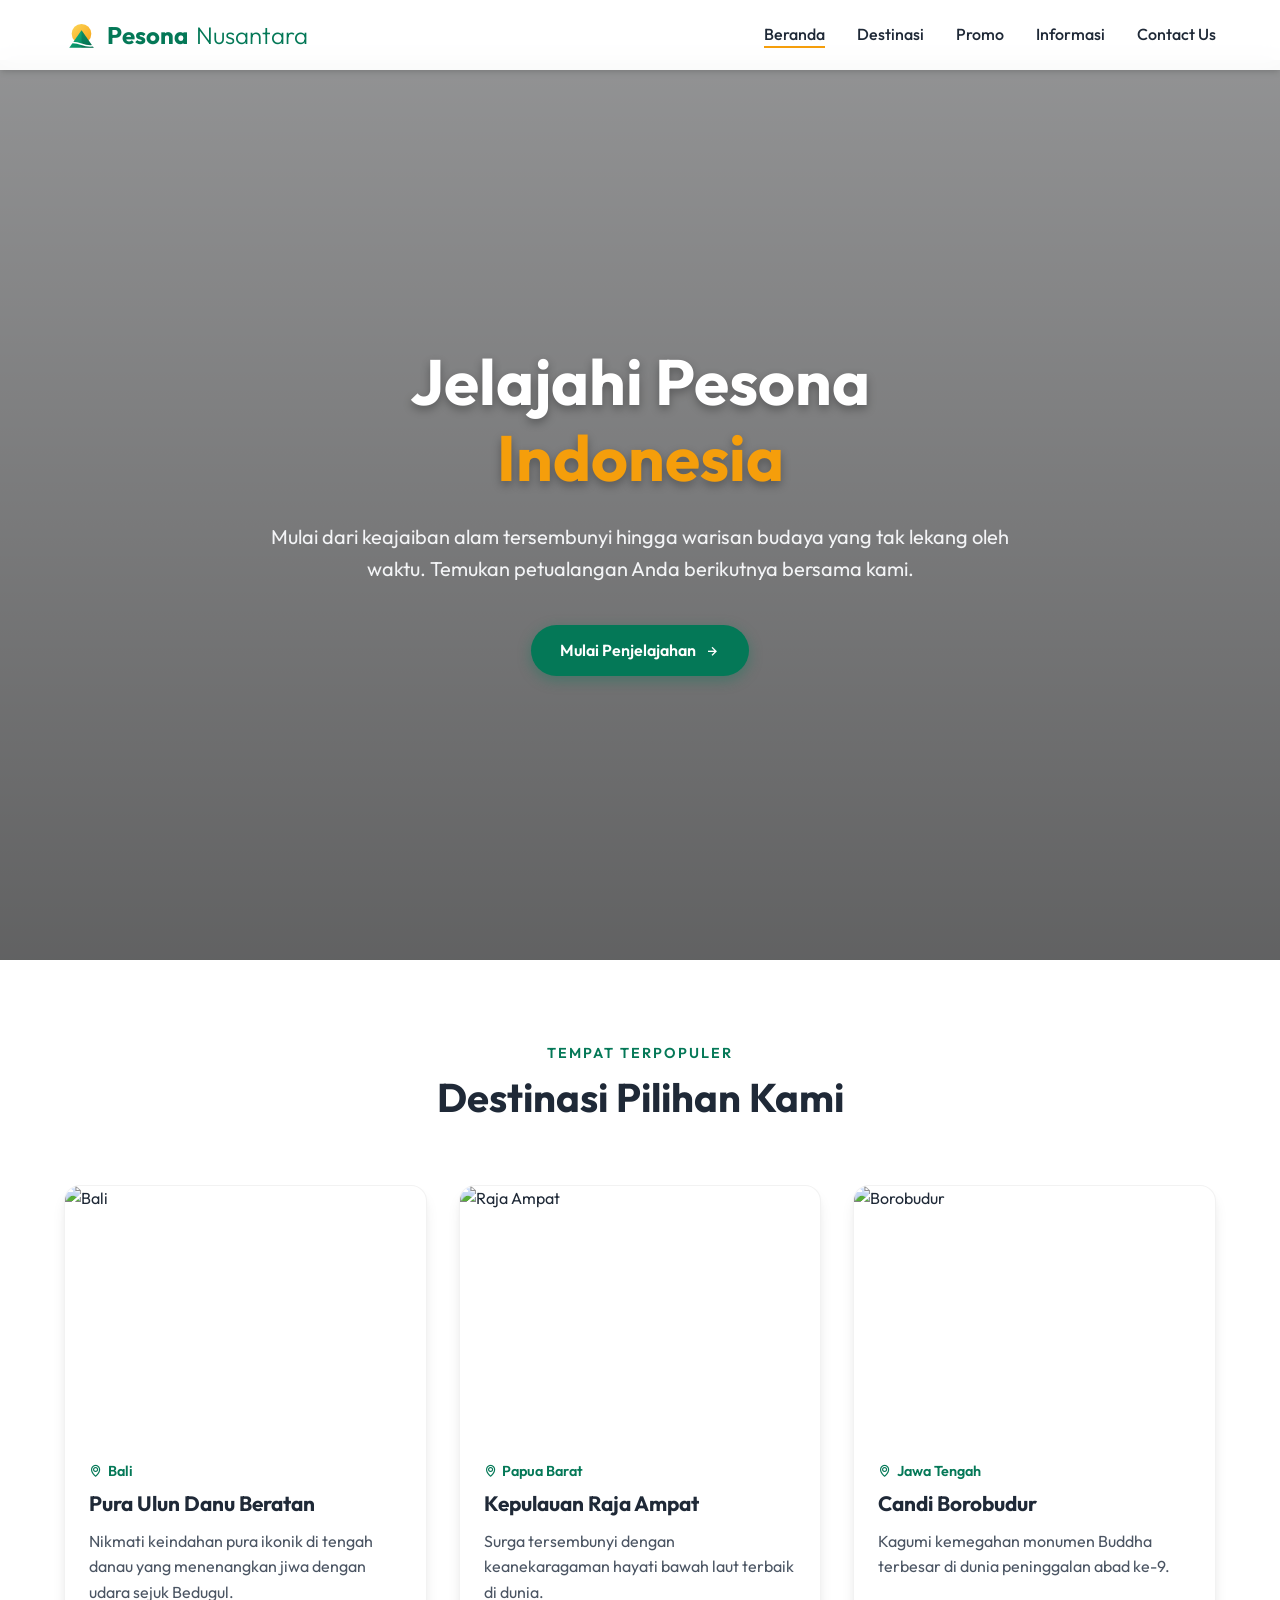
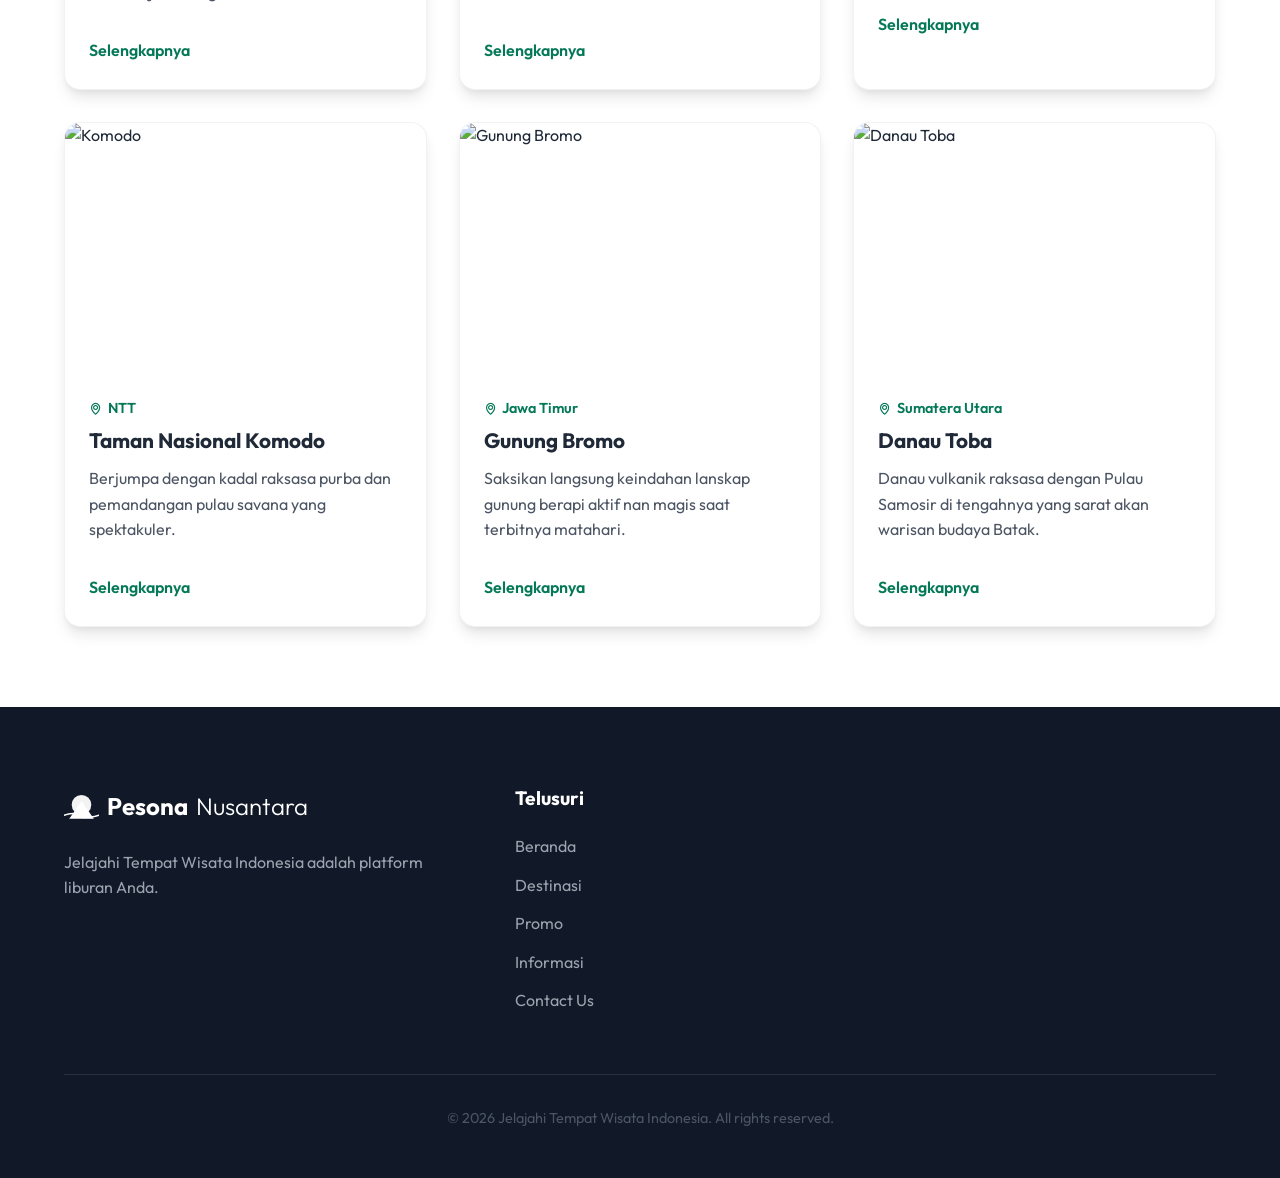
==== Website Travel/index.html @ 9e6cf043 "Initial Commit: Struktur Dasar Project Travel" ====
<!DOCTYPE html>
<html lang="id">

<head>
    <meta charset="UTF-8">
    <meta name="viewport" content="width=device-width, initial-scale=1.0">
    <title>Beranda - Jelajahi Tempat Wisata Indonesia</title>
    <!-- Favicon -->
    <link rel="icon" href="favicon.svg" type="image/svg+xml">
    <link href="https://fonts.googleapis.com/css2?family=Outfit:wght@300;400;600;700&display=swap" rel="stylesheet">
    <link href='https://unpkg.com/boxicons@2.1.4/css/boxicons.min.css' rel='stylesheet'>
    <link rel="stylesheet" href="style.css">
    <meta name="description" content="Jelajahi keindahan tempat wisata Indonesia.">
</head>

<body>

    <!-- Header Navigation -->
    <header id="header">
        <div class="nav-container">
            <a href="index.html" class="logo">
                <img src="logo.svg" alt="Logo Pesona Nusantara" class="logo-img"> Pesona<span>Nusantara</span>
            </a>

            <input type="checkbox" id="nav-toggle" class="nav-toggle">

            <nav class="navbar">
                <ul class="nav-menu">
                    <li><a href="index.html" class="nav-link active">Beranda</a></li>
                    <li><a href="destinasi.html" class="nav-link">Destinasi</a></li>
                    <li><a href="promo.html" class="nav-link">Promo</a></li>
                    <li><a href="informasi.html" class="nav-link">Informasi</a></li>
                    <li><a href="contact.html" class="nav-link">Contact Us</a></li>
                </ul>
            </nav>

            <label for="nav-toggle" class="hamburger">
                <span class="bar"></span>
                <span class="bar"></span>
                <span class="bar"></span>
            </label>
        </div>
    </header>

    <!-- Hero Section -->
    <section class="hero">
        <div class="hero-overlay"></div>
        <img src="https://images.unsplash.com/photo-1555400038-63f5ba517a47?q=80&w=2000&auto=format&fit=crop"
            class="hero-bg" alt="Pemandangan indah Indonesia">

        <div class="hero-content">
            <h1 class="hero-title">Jelajahi Pesona <br><span class="text-highlight">Indonesia</span></h1>
            <p class="hero-subtitle">Mulai dari keajaiban alam tersembunyi hingga warisan budaya yang tak lekang oleh
                waktu. Temukan petualangan Anda berikutnya bersama kami.</p>
            <div class="hero-buttons">
                <a href="destinasi.html" class="btn btn-primary">Mulai Penjelajahan <i
                        class='bx bx-right-arrow-alt'></i></a>
            </div>
        </div>
    </section>

    <!-- Main Content -->
    <main>
        <section class="section destinations">
            <div class="section-header">
                <span class="section-subtitle">Tempat Terpopuler</span>
                <h2 class="section-title">Destinasi Pilihan Kami</h2>
            </div>
            <div class="grid-container cards-container">
                <!-- Card 1 -->
                <div class="card dest-card">
                    <div class="card-img-wrapper">
                        <img src="https://images.unsplash.com/photo-1537996194471-e657df975ab4?q=80&w=800&auto=format&fit=crop"
                            alt="Bali">
                        <div class="card-badge"><i class='bx bxs-star'></i> 4.9</div>
                    </div>
                    <div class="card-content">
                        <div class="card-location"><i class='bx bx-map'></i> Bali</div>
                        <h3>Pura Ulun Danu Beratan</h3>
                        <p>Nikmati keindahan pura ikonik di tengah danau yang menenangkan jiwa dengan udara sejuk
                            Bedugul.</p>
                        <a href="destinasi.html" class="card-link">Selengkapnya</a>
                    </div>
                </div>

                <!-- Card 2 -->
                <div class="card dest-card">
                    <div class="card-img-wrapper">
                        <img src="https://images.unsplash.com/photo-1518548419970-58e3b4079ab2?q=80&w=800&auto=format&fit=crop"
                            alt="Raja Ampat">
                        <div class="card-badge"><i class='bx bxs-star'></i> 5.0</div>
                    </div>
                    <div class="card-content">
                        <div class="card-location"><i class='bx bx-map'></i> Papua Barat</div>
                        <h3>Kepulauan Raja Ampat</h3>
                        <p>Surga tersembunyi dengan keanekaragaman hayati bawah laut terbaik di dunia.</p>
                        <a href="destinasi.html" class="card-link">Selengkapnya</a>
                    </div>
                </div>

                <!-- Card 3 -->
                <div class="card dest-card">
                    <div class="card-img-wrapper">
                        <img src="https://upload.wikimedia.org/wikipedia/commons/8/8c/Borobudur-Nothwest-view.jpg"
                            alt="Borobudur">
                        <div class="card-badge"><i class='bx bxs-star'></i> 4.8</div>
                    </div>
                    <div class="card-content">
                        <div class="card-location"><i class='bx bx-map'></i> Jawa Tengah</div>
                        <h3>Candi Borobudur</h3>
                        <p>Kagumi kemegahan monumen Buddha terbesar di dunia peninggalan abad ke-9.</p>
                        <a href="destinasi.html" class="card-link">Selengkapnya</a>
                    </div>
                </div>

                <!-- Card 4 -->
                <div class="card dest-card">
                    <div class="card-img-wrapper">
                        <img src="https://media.istockphoto.com/id/1478694706/id/foto/komodo-np.jpg?s=612x612&w=0&k=20&c=Vq2FZXUsH7lRKL2_0u6BBk_GR4ZY9wAEM-_6UWhIQo0="
                            alt="Komodo">
                        <div class="card-badge"><i class='bx bxs-star'></i> 4.9</div>
                    </div>
                    <div class="card-content">
                        <div class="card-location"><i class='bx bx-map'></i> NTT</div>
                        <h3>Taman Nasional Komodo</h3>
                        <p>Berjumpa dengan kadal raksasa purba dan pemandangan pulau savana yang spektakuler.</p>
                        <a href="destinasi.html" class="card-link">Selengkapnya</a>
                    </div>
                </div>

                <!-- Card 5 -->
                <div class="card dest-card">
                    <div class="card-img-wrapper">
                        <img src="https://images.unsplash.com/photo-1588668214407-6ea9a6d8c272?q=80&w=800&auto=format&fit=crop"
                            alt="Gunung Bromo">
                        <div class="card-badge"><i class='bx bxs-star'></i> 4.7</div>
                    </div>
                    <div class="card-content">
                        <div class="card-location"><i class='bx bx-map'></i> Jawa Timur</div>
                        <h3>Gunung Bromo</h3>
                        <p>Saksikan langsung keindahan lanskap gunung berapi aktif nan magis saat terbitnya matahari.
                        </p>
                        <a href="destinasi.html" class="card-link">Selengkapnya</a>
                    </div>
                </div>

                <!-- Card 6 -->
                <div class="card dest-card">
                    <div class="card-img-wrapper">
                        <img src="https://media.istockphoto.com/id/2171296504/id/foto/danau-toba-airal-indonesia.jpg?s=612x612&w=0&k=20&c=ujb9F0PCUfxAzKKRlArLfkp4fRu6FoQXiasd-vzVBQQ="
                            alt="Danau Toba">
                        <div class="card-badge"><i class='bx bxs-star'></i> 4.8</div>
                    </div>
                    <div class="card-content">
                        <div class="card-location"><i class='bx bx-map'></i> Sumatera Utara</div>
                        <h3>Danau Toba</h3>
                        <p>Danau vulkanik raksasa dengan Pulau Samosir di tengahnya yang sarat akan warisan budaya
                            Batak.</p>
                        <a href="destinasi.html" class="card-link">Selengkapnya</a>
                    </div>
                </div>
            </div>
        </section>
    </main>

    <!-- Footer -->
    <footer id="footer" class="footer">
        <div class="footer-container">
            <div class="footer-col about-col">
                <a href="index.html" class="logo">
                    <img src="logo.svg" alt="Logo" class="logo-img" style="filter: brightness(0) invert(1);">
                    Pesona<span>Nusantara</span>
                </a>
                <p>Jelajahi Tempat Wisata Indonesia adalah platform liburan Anda.</p>
            </div>
            <div class="footer-col">
                <h3>Telusuri</h3>
                <ul>
                    <li><a href="index.html">Beranda</a></li>
                    <li><a href="destinasi.html">Destinasi</a></li>
                    <li><a href="promo.html">Promo</a></li>
                    <li><a href="informasi.html">Informasi</a></li>
                    <li><a href="contact.html">Contact Us</a></li>
                </ul>
            </div>
        </div>
        <div class="footer-bottom">
            <p>&copy; 2026 Jelajahi Tempat Wisata Indonesia. All rights reserved.</p>
        </div>
    </footer>
</body>

</html>
---- Website Travel/style.css ----
/* ===========================
   Variables & Theme Setup
   =========================== */
:root {
    /* Colors */
    --clr-primary: #047857;
    /* Emerald Green - Nature/Jungle */
    --clr-primary-light: #10b981;
    --clr-primary-dark: #064e3b;
    --clr-accent: #f59e0b;
    /* Warm golden accent - Sun/Sand */

    --clr-text: #1f2937;
    --clr-text-light: #4b5563;
    --clr-light: #f3f4f6;
    --clr-white: #ffffff;
    --clr-black: #000000;

    /* Typography */
    --font-main: 'Outfit', sans-serif;

    /* Border Radius & Shadows */
    --br-sm: 8px;
    --br-md: 16px;
    --br-lg: 24px;
    --shadow-sm: 0 4px 6px -1px rgba(0, 0, 0, 0.1), 0 2px 4px -1px rgba(0, 0, 0, 0.06);
    --shadow-md: 0 10px 15px -3px rgba(0, 0, 0, 0.1), 0 4px 6px -2px rgba(0, 0, 0, 0.05);
    --shadow-lg: 0 20px 25px -5px rgba(0, 0, 0, 0.1), 0 10px 10px -5px rgba(0, 0, 0, 0.04);

    /* Transitions */
    --transition-smooth: all 0.4s cubic-bezier(0.4, 0, 0.2, 1);
}

* {
    margin: 0;
    padding: 0;
    box-sizing: border-box;
}

html {
    scroll-behavior: smooth;
    scroll-padding-top: 80px;
}

body {
    font-family: var(--font-main);
    color: var(--clr-text);
    background-color: var(--clr-light);
    line-height: 1.6;
    overflow-x: hidden;
}

/* ===========================
   Typography Tools
   =========================== */
h1,
h2,
h3,
h4,
h5,
h6 {
    font-weight: 700;
    line-height: 1.2;
    color: var(--clr-text);
}

p {
    color: var(--clr-text-light);
    margin-bottom: 1rem;
}

a {
    text-decoration: none;
    color: inherit;
    transition: var(--transition-smooth);
}

ul {
    list-style: none;
}

img {
    max-width: 100%;
    height: auto;
    display: block;
}

/* ===========================
   UI Components
   =========================== */
.btn {
    display: inline-flex;
    align-items: center;
    gap: 0.5rem;
    padding: 0.8rem 1.8rem;
    border-radius: 50px;
    font-weight: 600;
    font-size: 1rem;
    cursor: pointer;
    border: none;
    transition: var(--transition-smooth);
    text-align: center;
}

.btn-primary {
    background-color: var(--clr-primary);
    color: var(--clr-white);
    box-shadow: 0 4px 14px rgba(4, 120, 87, 0.4);
}

.btn-primary:hover {
    background-color: var(--clr-primary-dark);
    transform: translateY(-3px);
    box-shadow: 0 6px 20px rgba(4, 120, 87, 0.6);
}

.btn-secondary {
    background-color: var(--clr-accent);
    color: var(--clr-white);
}

.btn-secondary:hover {
    background-color: #d97706;
    transform: translateY(-2px);
}

.btn-outline {
    background: transparent;
    color: var(--clr-primary);
    border: 2px solid var(--clr-primary);
}

.btn-outline:hover {
    background: var(--clr-primary);
    color: var(--clr-white);
}

.section {
    padding: 5rem 5%;
}

.section-header {
    text-align: center;
    margin-bottom: 4rem;
}

.section-subtitle {
    display: inline-block;
    color: var(--clr-primary);
    font-size: 0.9rem;
    font-weight: 600;
    text-transform: uppercase;
    letter-spacing: 2px;
    margin-bottom: 0.5rem;
}

.section-title {
    font-size: 2.5rem;
    color: var(--clr-text);
}

.text-highlight {
    color: var(--clr-accent);
}

.grid-container {
    display: grid;
    gap: 2rem;
}

/* ===========================
   Header & Navigation
   =========================== */
#header {
    position: fixed;
    top: 0;
    left: 0;
    width: 100%;
    z-index: 1000;
    padding: 1rem 5%;
    background: rgba(255, 255, 255, 0.95);
    backdrop-filter: blur(10px);
    box-shadow: var(--shadow-sm);
}

.nav-container {
    display: flex;
    justify-content: space-between;
    align-items: center;
    max-width: 1200px;
    margin: 0 auto;
    position: relative;
}

.logo {
    font-size: 1.5rem;
    font-weight: 700;
    color: var(--clr-primary);
    display: flex;
    align-items: center;
    gap: 0.5rem;
    transition: var(--transition-smooth);
}

.logo span {
    font-weight: 300;
}

.nav-menu {
    display: flex;
    gap: 2rem;
}

.nav-link {
    color: var(--clr-text);
    font-weight: 500;
    position: relative;
    font-size: 1rem;
}

.nav-link::after {
    content: '';
    position: absolute;
    width: 0;
    height: 2px;
    bottom: -4px;
    left: 0;
    background-color: var(--clr-accent);
    transition: var(--transition-smooth);
}

.nav-link.active::after,
.nav-link:hover::after {
    width: 100%;
}

/* CSS-Only Menu Toggle */
.nav-toggle {
    display: none;
}

.hamburger {
    display: none;
    cursor: pointer;
    z-index: 1001;
    /* Keep above the mobile menu */
}

.hamburger .bar {
    display: block;
    width: 25px;
    height: 3px;
    margin: 5px auto;
    transition: all 0.3s cubic-bezier(0.4, 0, 0.2, 1);
    background-color: var(--clr-text);
}

/* CSS tricks to animate the hamburger on check */
.nav-toggle:checked~.hamburger .bar:nth-child(2) {
    opacity: 0;
}

.nav-toggle:checked~.hamburger .bar:nth-child(1) {
    transform: translateY(8px) rotate(45deg);
}

.nav-toggle:checked~.hamburger .bar:nth-child(3) {
    transform: translateY(-8px) rotate(-45deg);
}

/* ===========================
   Hero Section
   =========================== */
.hero {
    position: relative;
    height: 100vh;
    display: flex;
    align-items: center;
    justify-content: center;
    text-align: center;
    padding: 0 5%;
    margin-top: 60px;
    /* Offset for fixed header */
    overflow: hidden;
}

.hero-minimal {
    height: 60vh;
}

.hero-bg {
    position: absolute;
    top: 0;
    left: 0;
    width: 100%;
    height: 100%;
    object-fit: cover;
    z-index: -2;
    transform: scale(1.05);
    /* Slight scale for potential parallax */
}

.hero-overlay {
    position: absolute;
    top: 0;
    left: 0;
    width: 100%;
    height: 100%;
    background: linear-gradient(to bottom, rgba(0, 0, 0, 0.4) 0%, rgba(0, 0, 0, 0.6) 100%);
    z-index: -1;
}

.hero-content {
    max-width: 800px;
    color: var(--clr-white);
}

.hero-title {
    font-size: clamp(3rem, 5vw, 4.5rem);
    /* Responsive typography */
    margin-bottom: 1.5rem;
    color: var(--clr-white);
    text-shadow: 0 4px 10px rgba(0, 0, 0, 0.3);
}

.hero-subtitle {
    color: var(--clr-light);
    font-size: clamp(1rem, 2vw, 1.25rem);
    margin-bottom: 2.5rem;
    padding: 0 1rem;
}

.hero-buttons {
    display: flex;
    justify-content: center;
    gap: 1rem;
}

/* ===========================
   Destinations Section
   =========================== */
.destinations {
    background-color: var(--clr-white);
}

.cards-container {
    grid-template-columns: repeat(auto-fit, minmax(300px, 1fr));
    max-width: 1200px;
    margin: 0 auto;
}

.card {
    background-color: var(--clr-white);
    border-radius: var(--br-md);
    overflow: hidden;
    box-shadow: var(--shadow-md);
    transition: var(--transition-smooth);
    border: 1px solid rgba(0, 0, 0, 0.05);
}

.card:hover {
    transform: translateY(-10px);
    box-shadow: var(--shadow-lg);
}

.card-img-wrapper {
    position: relative;
    height: 250px;
    overflow: hidden;
}

.card-img-wrapper img {
    width: 100%;
    height: 100%;
    object-fit: cover;
    transition: transform 0.6s ease;
}

.card:hover .card-img-wrapper img {
    transform: scale(1.1);
}

.card-badge {
    position: absolute;
    top: 15px;
    right: 15px;
    background: rgba(255, 255, 255, 0.9);
    backdrop-filter: blur(4px);
    padding: 0.3rem 0.8rem;
    border-radius: 20px;
    font-size: 0.85rem;
    font-weight: 600;
    display: flex;
    align-items: center;
    gap: 0.3rem;
    color: var(--clr-text);
}

.card-badge i {
    color: var(--clr-accent);
}

.card-content {
    padding: 1.5rem;
}

.card-location {
    color: var(--clr-primary);
    font-size: 0.9rem;
    font-weight: 600;
    display: flex;
    align-items: center;
    margin-bottom: 0.5rem;
    gap: 0.3rem;
}

.card h3 {
    font-size: 1.3rem;
    margin-bottom: 0.8rem;
}

.card-link {
    display: inline-block;
    margin-top: 1rem;
    font-weight: 600;
    color: var(--clr-primary);
    border-bottom: 2px solid transparent;
}

.card-link:hover {
    color: var(--clr-primary-dark);
    border-bottom-color: var(--clr-primary);
}

/* ===========================
   Experiences Section
   =========================== */
.experiences {
    background-color: var(--clr-light);
}

.experiences-wrapper {
    max-width: 1200px;
    margin: 0 auto;
    display: grid;
    grid-template-columns: 1fr 1fr;
    gap: 4rem;
    align-items: center;
}

.experiences-text h2 {
    margin-bottom: 1.5rem;
}

.experiences-text p {
    margin-bottom: 2rem;
}

.experiences-grid {
    display: grid;
    grid-template-columns: 1fr 1fr;
    gap: 1.5rem;
}

.exp-item {
    background: var(--clr-white);
    padding: 2rem 1.5rem;
    border-radius: var(--br-md);
    box-shadow: var(--shadow-md);
    text-align: center;
    transition: var(--transition-smooth);
}

.exp-item:hover {
    transform: translateY(-5px);
    background: var(--clr-primary);
}

.exp-icon {
    font-size: 2.5rem;
    color: var(--clr-primary);
    margin-bottom: 1rem;
    transition: var(--transition-smooth);
}

.exp-item h4 {
    font-size: 1.1rem;
    margin-bottom: 0.5rem;
    transition: var(--transition-smooth);
}

.exp-item p {
    font-size: 0.9rem;
    margin-bottom: 0;
    transition: var(--transition-smooth);
}

/* Hover effects for text inside exp-item */
.exp-item:hover .exp-icon,
.exp-item:hover h4,
.exp-item:hover p {
    color: var(--clr-white);
}

/* ===========================
   CTA Section
   =========================== */
.cta-section {
    background: linear-gradient(rgba(4, 120, 87, 0.9), rgba(6, 78, 59, 0.9)), url('https://images.unsplash.com/photo-1544644181-1484b3fdfc62?q=80&w=2000&auto=format&fit=crop') center/cover no-repeat fixed;
    text-align: center;
    color: var(--clr-white);
}

.cta-container {
    max-width: 700px;
    margin: 0 auto;
}

.cta-container h2 {
    color: var(--clr-white);
    font-size: 2.5rem;
    margin-bottom: 1rem;
}

.cta-container p {
    color: rgba(255, 255, 255, 0.9);
    margin-bottom: 2rem;
}

.cta-form {
    display: flex;
    gap: 0.5rem;
    max-width: 500px;
    margin: 0 auto;
}

.cta-form input {
    flex: 1;
    padding: 1rem 1.5rem;
    border-radius: 50px;
    border: none;
    outline: none;
    font-family: inherit;
    font-size: 1rem;
}

/* ===========================
   Footer
   =========================== */
.footer {
    background-color: #111827;
    color: var(--clr-light);
    padding: 5rem 5% 2rem;
}

.footer-container {
    max-width: 1200px;
    margin: 0 auto;
    display: grid;
    grid-template-columns: 2fr 1fr 1fr 1fr;
    gap: 3rem;
    border-bottom: 1px solid rgba(255, 255, 255, 0.1);
    padding-bottom: 3rem;
    margin-bottom: 2rem;
}

.footer-col h3 {
    color: var(--clr-white);
    margin-bottom: 1.5rem;
    font-size: 1.2rem;
}

.about-col .logo {
    color: var(--clr-white);
    margin-bottom: 1.5rem;
    justify-content: flex-start;
}

.about-col p {
    color: #9ca3af;
}

.social-links {
    display: flex;
    gap: 1rem;
    margin-top: 1.5rem;
}

.social-links a {
    display: flex;
    align-items: center;
    justify-content: center;
    width: 40px;
    height: 40px;
    background: rgba(255, 255, 255, 0.1);
    border-radius: 50%;
    color: var(--clr-white);
    font-size: 1.2rem;
}

.social-links a:hover {
    background: var(--clr-primary);
    transform: translateY(-3px);
}

.footer-col ul li {
    margin-bottom: 0.8rem;
}

.footer-col ul li a {
    color: #9ca3af;
}

.footer-col ul li a:hover {
    color: var(--clr-white);
    padding-left: 5px;
}

.contact-info li {
    display: flex;
    align-items: center;
    gap: 0.8rem;
    color: #9ca3af;
}

.contact-info i {
    color: var(--clr-primary-light);
    font-size: 1.2rem;
}

.footer-bottom {
    text-align: center;
    color: #9ca3af;
    font-size: 0.9rem;
}

/* ===========================
   Animations
   =========================== */
/* Removed Intersection Observer reveal-up logically, ensuring elements are visible */
.reveal-up {
    opacity: 1;
    transform: none;
}

/* ===========================
   Media Queries (Responsive)
   =========================== */
@media (max-width: 992px) {
    .experiences-wrapper {
        grid-template-columns: 1fr;
        gap: 3rem;
    }

    .footer-container {
        grid-template-columns: 1fr 1fr;
    }
}

@media (max-width: 768px) {
    .nav-menu {
        position: fixed;
        left: -100%;
        top: 0;
        flex-direction: column;
        background-color: var(--clr-white);
        width: 80%;
        height: 100vh;
        text-align: left;
        padding: 5rem 2rem;
        transition: 0.4s;
        box-shadow: var(--shadow-lg);
    }

    /* When checkbox is checked, slide the menu in */
    .nav-toggle:checked~.navbar .nav-menu {
        left: 0;
    }

    .nav-link {
        color: var(--clr-text);
        font-size: 1.2rem;
    }

    .hamburger {
        display: block;
    }

    .cta-form {
        flex-direction: column;
    }

    .btn {
        width: 100%;
        justify-content: center;
    }
}

@media (max-width: 576px) {
    .footer-container {
        grid-template-columns: 1fr;
    }

    .experiences-grid {
        grid-template-columns: 1fr;
    }

    .hero-title {
        font-size: 2.5rem;
    }
}

/* ===========================
   New Feature Styles
   =========================== */
.logo-img {
    height: 35px;
    width: auto;
}

.details-extended {
    margin-top: 1rem;
    padding-top: 1rem;
    border-top: 1px solid rgba(0, 0, 0, 0.1);
}

.details-extended p {
    font-size: 0.95rem;
}

.promo-features {
    list-style: none;
    margin-top: 1rem;
    margin-bottom: 1.5rem;
}

.promo-features li {
    display: flex;
    align-items: center;
    gap: 0.5rem;
    margin-bottom: 0.5rem;
    color: var(--clr-text-light);
    font-size: 0.95rem;
}

.promo-features li i {
    color: var(--clr-primary);
}
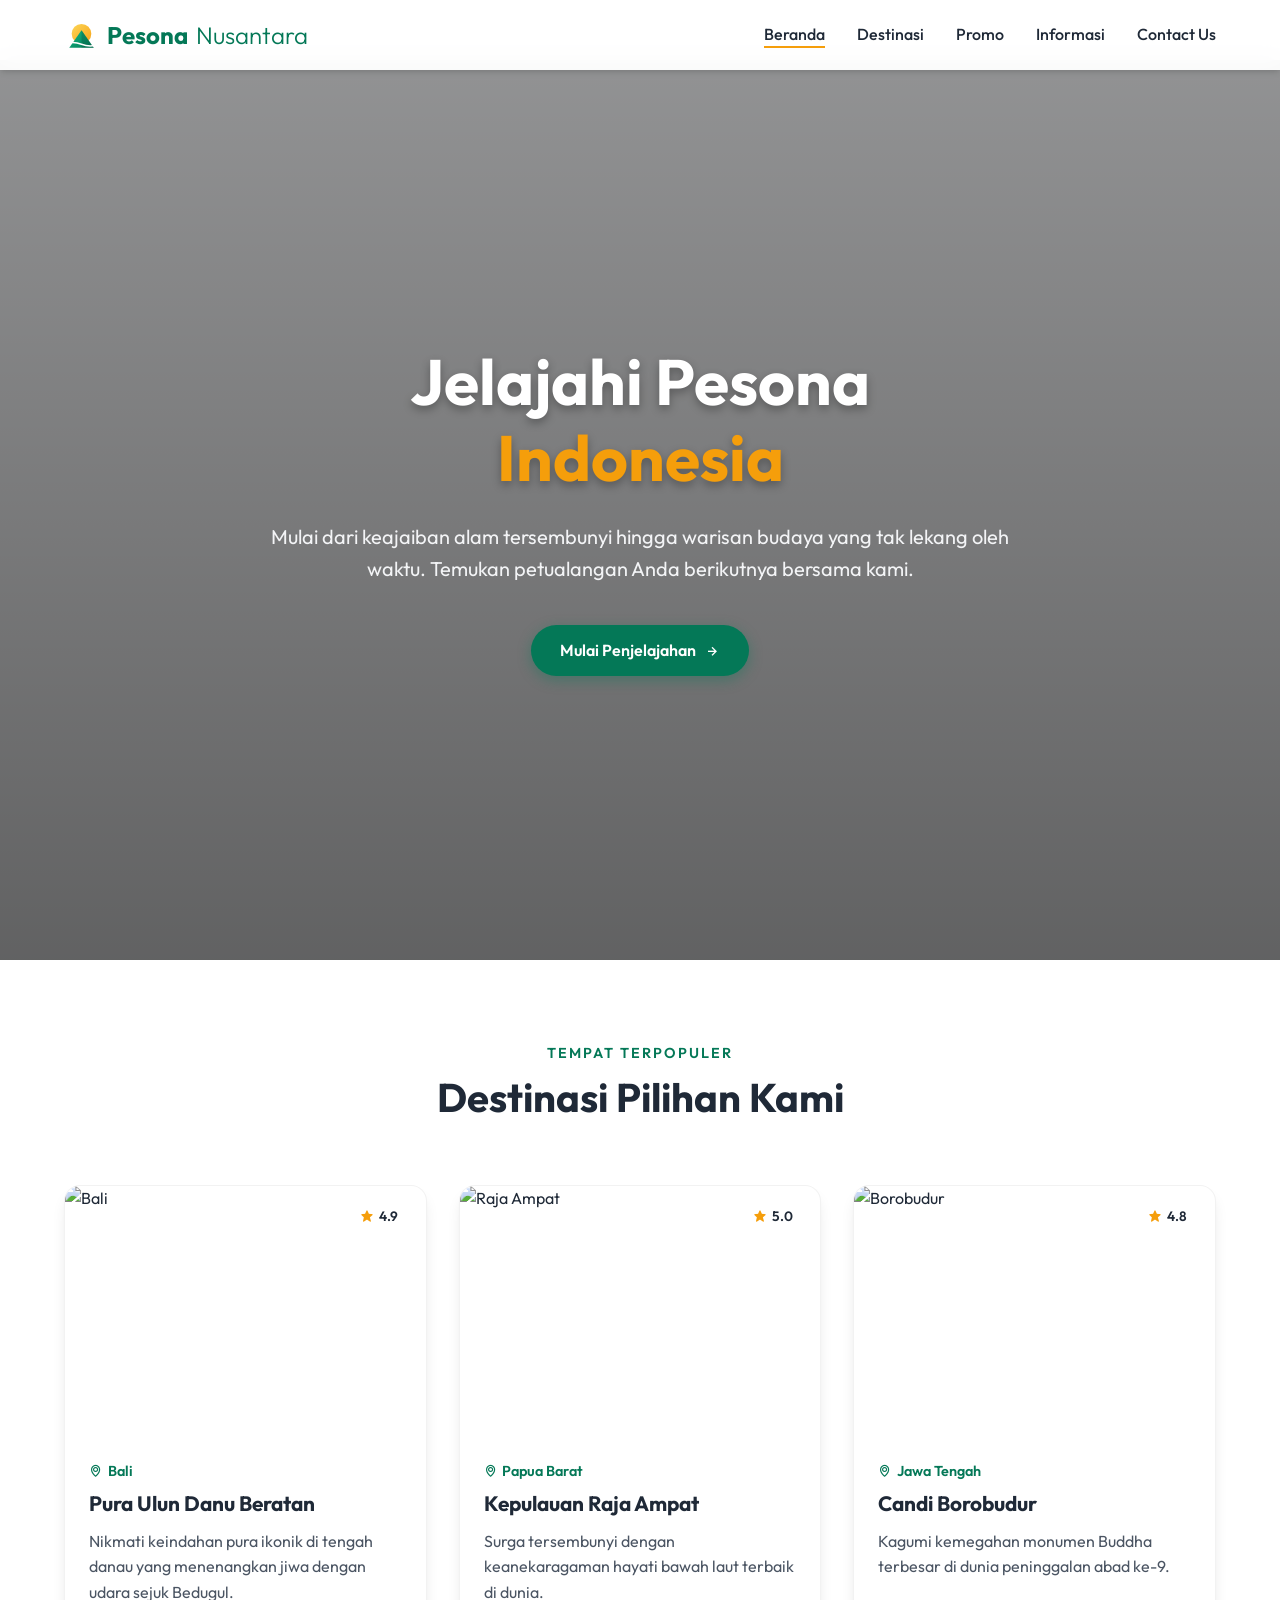
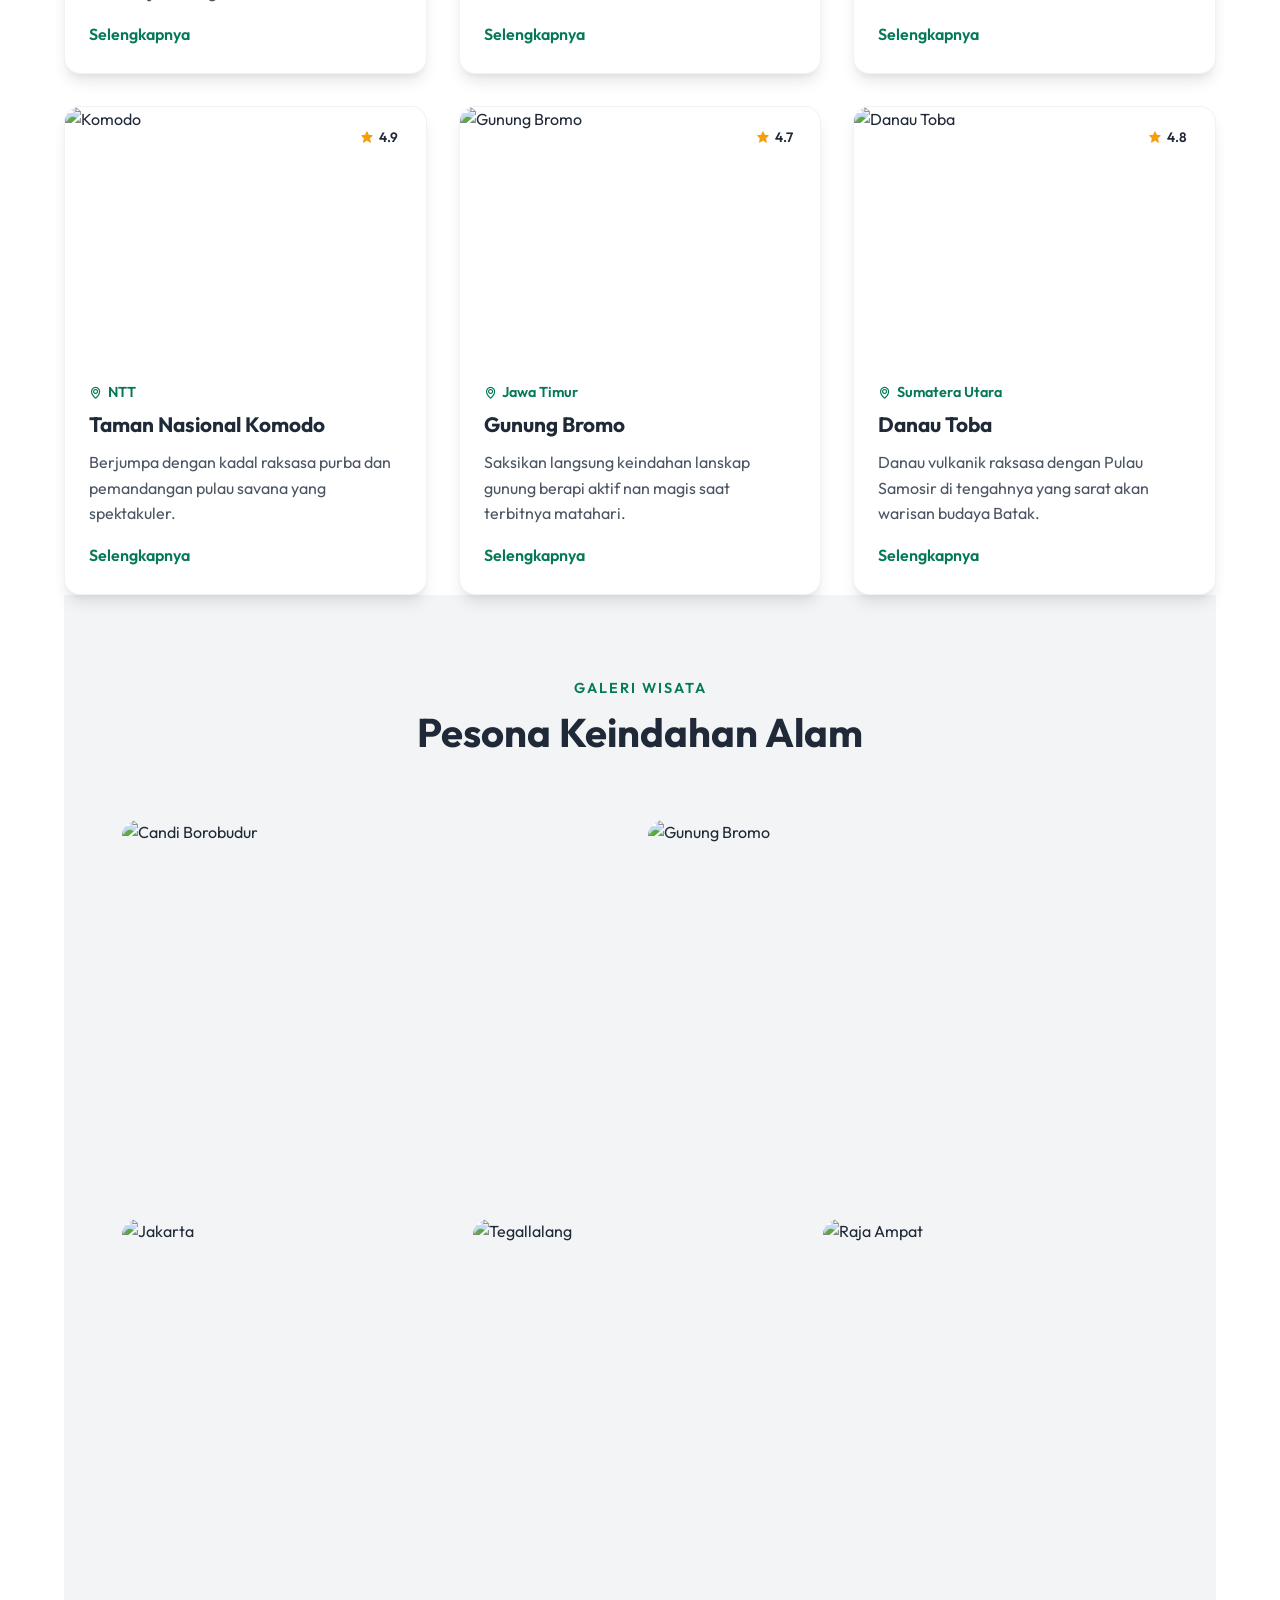
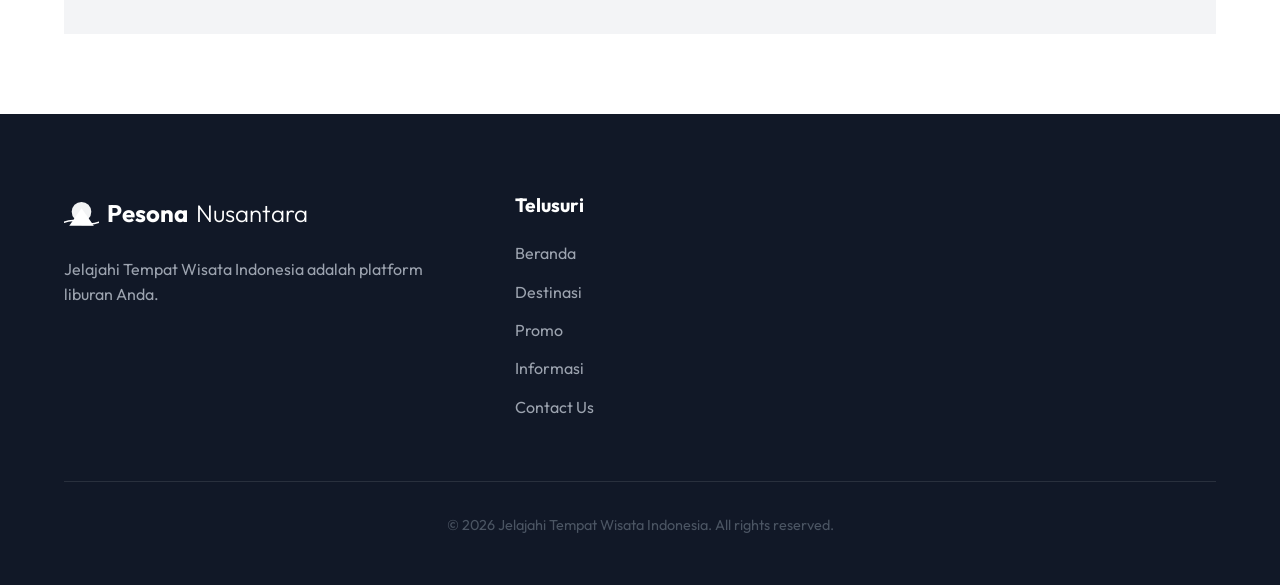
==== commit 4baf0d9a: "update media queries" ====
--- a/Website Travel/index.html
+++ b/Website Travel/index.html
@@ -70,8 +70,7 @@
                 <!-- Card 1 -->
                 <div class="card dest-card">
                     <div class="card-img-wrapper">
-                        <img src="https://images.unsplash.com/photo-1537996194471-e657df975ab4?q=80&w=800&auto=format&fit=crop"
-                            alt="Bali">
+                        <img src="https://perkim.id/wp-content/uploads/2025/03/ilustrasi-bali_169.jpeg" alt="Bali">
                         <div class="card-badge"><i class='bx bxs-star'></i> 4.9</div>
                     </div>
                     <div class="card-content">
@@ -116,7 +115,7 @@
                 <!-- Card 4 -->
                 <div class="card dest-card">
                     <div class="card-img-wrapper">
-                        <img src="https://media.istockphoto.com/id/1478694706/id/foto/komodo-np.jpg?s=612x612&w=0&k=20&c=Vq2FZXUsH7lRKL2_0u6BBk_GR4ZY9wAEM-_6UWhIQo0="
+                        <img src="https://akcdn.detik.net.id/community/media/visual/2019/06/12/afaef7fb-f880-4458-a617-d4c49f060830_169.jpeg?w=620"
                             alt="Komodo">
                         <div class="card-badge"><i class='bx bxs-star'></i> 4.9</div>
                     </div>
@@ -147,7 +146,7 @@
                 <!-- Card 6 -->
                 <div class="card dest-card">
                     <div class="card-img-wrapper">
-                        <img src="https://media.istockphoto.com/id/2171296504/id/foto/danau-toba-airal-indonesia.jpg?s=612x612&w=0&k=20&c=ujb9F0PCUfxAzKKRlArLfkp4fRu6FoQXiasd-vzVBQQ="
+                        <img src="https://auliatravel.co.id/wp-content/uploads/2019/08/sumatera-utara-pulau-samosir-ezgif.com-gif-to-webp-converter_11zon.webp"
                             alt="Danau Toba">
                         <div class="card-badge"><i class='bx bxs-star'></i> 4.8</div>
                     </div>
@@ -160,7 +159,37 @@
                     </div>
                 </div>
             </div>
-        </section>
+            <!-- Gallery Section (Metode Grid, Animasi, Transisi) -->
+            <section class="section gallery-section">
+                <div class="section-header">
+                    <span class="section-subtitle">Galeri Wisata</span>
+                    <h2 class="section-title">Pesona Keindahan Alam</h2>
+                </div>
+                <div class="gallery-grid">
+                    <div class="gallery-item item-1">
+                        <img src="https://asset.kompas.com/crops/LM5y0wExlNVo2yvE-vWNGG4NoRY=/0x0:1000x667/1200x800/data/photo/2022/06/06/629da8e8bd620.jpg"
+                            alt="Candi Borobudur">
+                        <div class="gallery-overlay"><span>Candi Borobudur</span></div>
+                    </div>
+                    <div class="gallery-item item-2">
+                        <img src="https://natouralist.de/storage/areas/jakarta/37325/jakarta.jpg" alt="Jakarta">
+                        <div class="gallery-overlay"><span>Jakarta</span></div>
+                    </div>
+                    <div class="gallery-item item-3">
+                        <img src="https://static.mybalitrips.com/media/44391/332.jpg" alt="Tegallalang">
+                        <div class="gallery-overlay"><span>Ubud, Bali</span></div>
+                    </div>
+                    <div class="gallery-item item-4">
+                        <img src="https://www.pesonaindo.com/wp-content/uploads/2016/04/bromo.jpg" alt="Gunung Bromo">
+                        <div class="gallery-overlay"><span>Gunung Bromo</span></div>
+                    </div>
+                    <div class="gallery-item item-5">
+                        <img src="https://jurnalpost.com/wp-content/uploads/2023/07/Keindahan-Indonesia-Timur.webp"
+                            alt="Raja Ampat">
+                        <div class="gallery-overlay"><span>Raja Ampat</span></div>
+                    </div>
+                </div>
+            </section>
     </main>
 
     <!-- Footer -->
--- a/Website Travel/style.css
+++ b/Website Travel/style.css
@@ -28,6 +28,7 @@
     --shadow-lg: 0 20px 25px -5px rgba(0, 0, 0, 0.1), 0 10px 10px -5px rgba(0, 0, 0, 0.04);
 
     /* Transitions */
+    /* Menggunakan transisi CSS untuk efek yang halus */
     --transition-smooth: all 0.4s cubic-bezier(0.4, 0, 0.2, 1);
 }
 
@@ -112,6 +113,8 @@
     background-color: var(--clr-primary-dark);
     transform: translateY(-3px);
     box-shadow: 0 6px 20px rgba(4, 120, 87, 0.6);
+    /* Menggunakan animasi CSS pada hover */
+    animation: pulse 1s infinite;
 }
 
 .btn-secondary {
@@ -164,6 +167,7 @@
 }
 
 .grid-container {
+    /* Menggunakan CSS Grid Layout */
     display: grid;
     gap: 2rem;
 }
@@ -313,6 +317,8 @@
 .hero-content {
     max-width: 800px;
     color: var(--clr-white);
+    /* Menambahkan animasi saat elemen muncul */
+    animation: fadeInUp 1s ease-out forwards;
 }
 
 .hero-title {
@@ -354,8 +360,41 @@
     border-radius: var(--br-md);
     overflow: hidden;
     box-shadow: var(--shadow-md);
+    /* Menggunakan transisi */
     transition: var(--transition-smooth);
     border: 1px solid rgba(0, 0, 0, 0.05);
+    display: flex;
+    flex-direction: column;
+    height: 100%;
+
+    /* Menggunakan animasi dengan delay yang berbeda */
+    opacity: 0;
+    animation: fadeInUp 0.6s ease-out forwards;
+}
+
+/* Staggered animation delays for grid cards */
+.card:nth-child(1) {
+    animation-delay: 0.1s;
+}
+
+.card:nth-child(2) {
+    animation-delay: 0.2s;
+}
+
+.card:nth-child(3) {
+    animation-delay: 0.3s;
+}
+
+.card:nth-child(4) {
+    animation-delay: 0.4s;
+}
+
+.card:nth-child(5) {
+    animation-delay: 0.5s;
+}
+
+.card:nth-child(6) {
+    animation-delay: 0.6s;
 }
 
 .card:hover {
@@ -402,6 +441,9 @@
 
 .card-content {
     padding: 1.5rem;
+    display: flex;
+    flex-direction: column;
+    flex-grow: 1;
 }
 
 .card-location {
@@ -421,10 +463,11 @@
 
 .card-link {
     display: inline-block;
-    margin-top: 1rem;
+    margin-top: auto;
     font-weight: 600;
     color: var(--clr-primary);
     border-bottom: 2px solid transparent;
+    align-self: flex-start;
 }
 
 .card-link:hover {
@@ -635,17 +678,174 @@
 }
 
 /* ===========================
-   Animations
-   =========================== */
+   Gallery Section (CSS Grid)
+   =========================== */
+.gallery-section {
+    background-color: var(--clr-light);
+}
+
+.gallery-grid {
+    display: grid;
+    grid-template-columns: repeat(6, 1fr);
+    gap: 1rem;
+    max-width: 1400px;
+    margin: 0 auto;
+}
+
+.gallery-item {
+    position: relative;
+    border-radius: var(--br-md);
+    overflow: hidden;
+    cursor: pointer;
+    /* Animasi elemen masuk */
+    opacity: 0;
+    animation: zoomIn 0.8s ease-out forwards;
+}
+
+.gallery-item:nth-child(1) {
+    animation-delay: 0.2s;
+}
+
+.gallery-item:nth-child(2) {
+    animation-delay: 0.3s;
+}
+
+.gallery-item:nth-child(3) {
+    animation-delay: 0.4s;
+}
+
+.gallery-item:nth-child(4) {
+    animation-delay: 0.5s;
+}
+
+.gallery-item:nth-child(5) {
+    animation-delay: 0.6s;
+}
+
+.item-1 {
+    grid-column: span 3;
+    grid-row: 1;
+    aspect-ratio: 4 / 3;
+}
+
+.item-4 {
+    grid-column: span 3;
+    grid-row: 1;
+    aspect-ratio: 4 / 3;
+}
+
+.item-2 {
+    grid-column: span 2;
+    grid-row: 2;
+    aspect-ratio: 1 / 1;
+}
+
+.item-3 {
+    grid-column: span 2;
+    grid-row: 2;
+    aspect-ratio: 1 / 1;
+}
+
+.item-5 {
+    grid-column: span 2;
+    grid-row: 2;
+    aspect-ratio: 1 / 1;
+}
+
+.gallery-item img {
+    width: 100%;
+    height: 100%;
+    object-fit: cover;
+    /* Transisi untuk efek hover */
+    transition: transform 0.5s ease;
+}
+
+.gallery-overlay {
+    position: absolute;
+    inset: 0;
+    background: rgba(4, 120, 87, 0.7);
+    display: flex;
+    align-items: center;
+    justify-content: center;
+    opacity: 0;
+    /* Transisi untuk efek overlay */
+    transition: opacity 0.4s ease;
+}
+
+.gallery-overlay span {
+    color: var(--clr-white);
+    font-size: 1.5rem;
+    font-weight: 700;
+    transform: translateY(20px);
+    /* Transisi untuk teks */
+    transition: transform 0.4s ease;
+}
+
+.gallery-item:hover img {
+    transform: scale(1.1);
+}
+
+.gallery-item:hover .gallery-overlay {
+    opacity: 1;
+}
+
+.gallery-item:hover .gallery-overlay span {
+    transform: translateY(0);
+}
+
+/* ===========================
+   Animations (Keyframes)
+   =========================== */
+/* Menggunakan CSS Animations (@keyframes) */
+@keyframes fadeInUp {
+    from {
+        opacity: 0;
+        transform: translateY(40px);
+    }
+
+    to {
+        opacity: 1;
+        transform: translateY(0);
+    }
+}
+
+@keyframes pulse {
+    0% {
+        transform: scale(1) translateY(-3px);
+    }
+
+    50% {
+        transform: scale(1.03) translateY(-3px);
+    }
+
+    100% {
+        transform: scale(1) translateY(-3px);
+    }
+}
+
+@keyframes zoomIn {
+    from {
+        opacity: 0;
+        transform: scale(0.9);
+    }
+
+    to {
+        opacity: 1;
+        transform: scale(1);
+    }
+}
+
 /* Removed Intersection Observer reveal-up logically, ensuring elements are visible */
 .reveal-up {
     opacity: 1;
     transform: none;
+    animation: fadeInUp 0.8s ease-out forwards;
 }
 
 /* ===========================
    Media Queries (Responsive)
    =========================== */
+/* Menggunakan Media Queries untuk mendesain secara responsif */
 @media (max-width: 992px) {
     .experiences-wrapper {
         grid-template-columns: 1fr;
@@ -690,6 +890,28 @@
         flex-direction: column;
     }
 
+    /* Penyesuaian Grid Gallery untuk Mobile */
+    .gallery-grid {
+        grid-template-columns: 1fr;
+    }
+
+    .item-1,
+    .item-4 {
+        grid-area: auto;
+        grid-column: span 1;
+        grid-row: auto;
+        aspect-ratio: 16 / 9;
+    }
+
+    .item-2,
+    .item-3,
+    .item-5 {
+        grid-area: auto;
+        grid-column: span 1;
+        grid-row: auto;
+        aspect-ratio: 1 / 1;
+    }
+
     .btn {
         width: 100%;
         justify-content: center;
